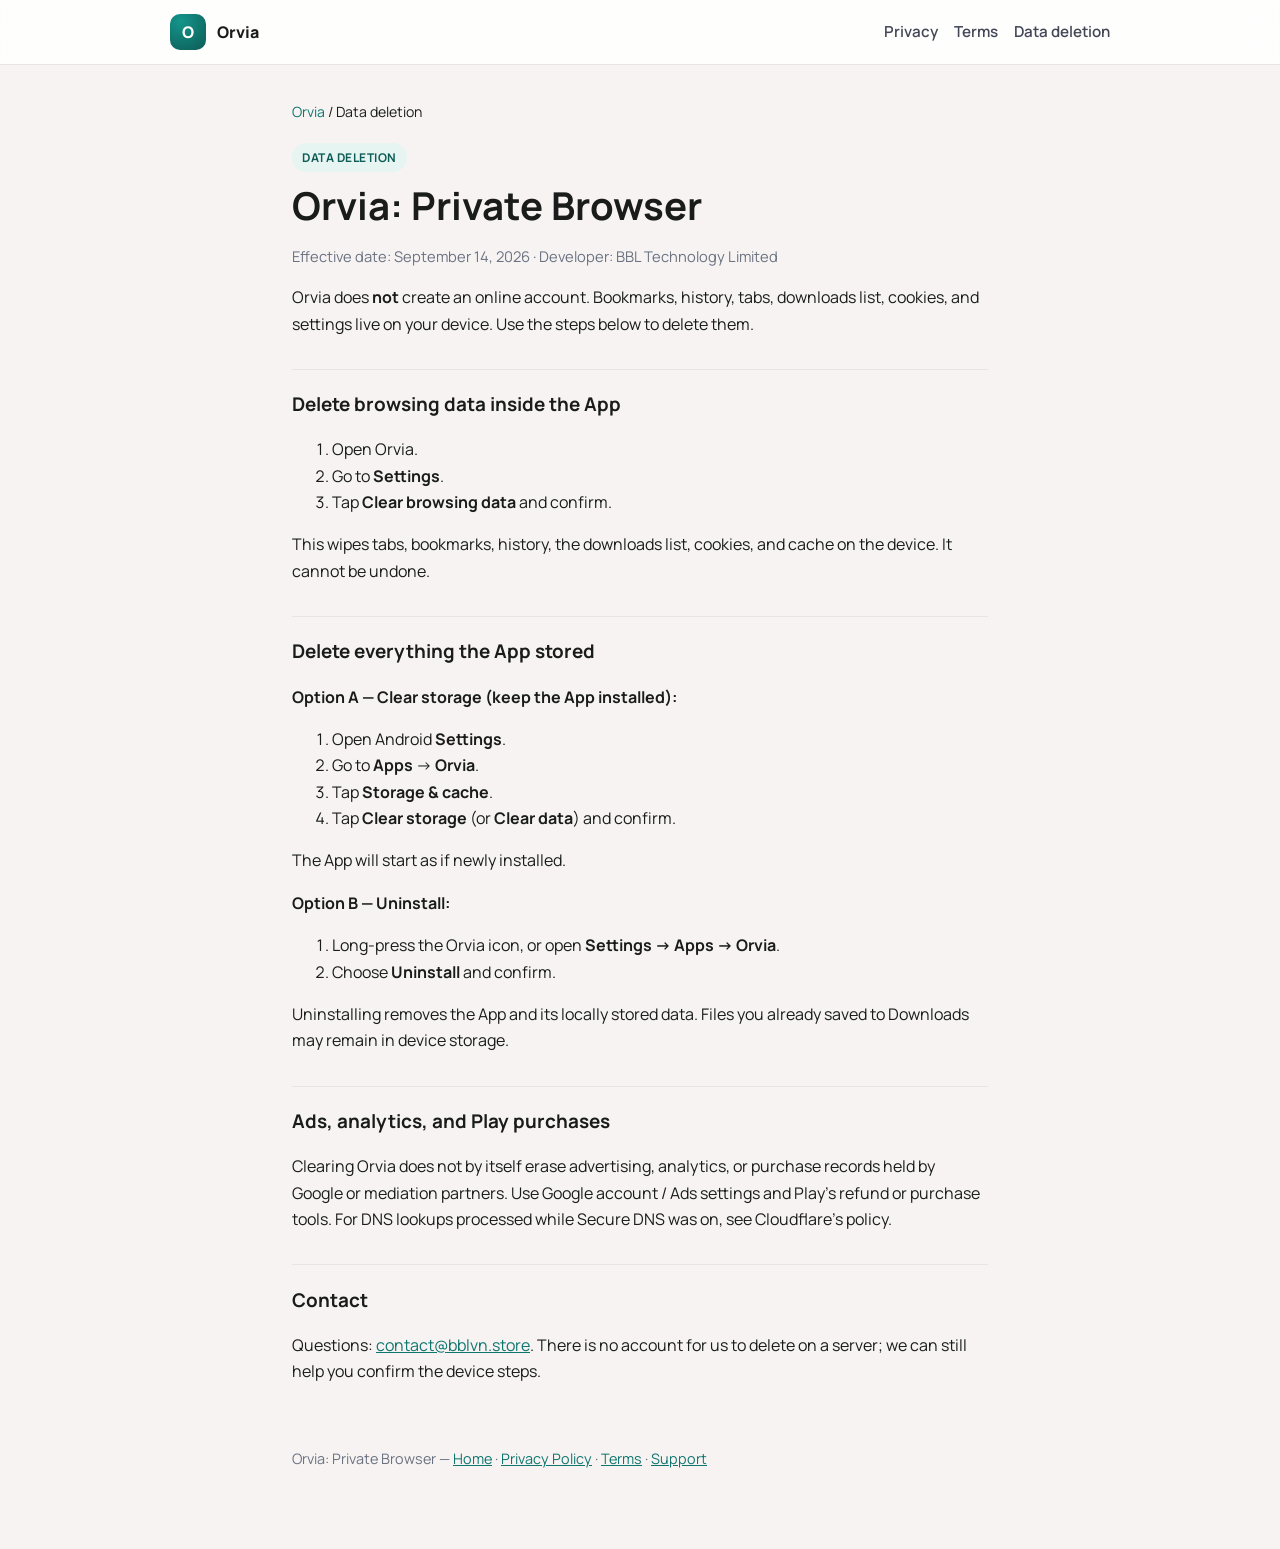
==== delete-account/index.html @ ff57d363 "Publish Orvia Play Store legal site. Static Privacy, Terms, Support, and data-deletion pages for Git" ====
<!doctype html>
<html lang="en">
<head>
  <meta charset="utf-8">
  <meta name="viewport" content="width=device-width, initial-scale=1">
  <title>Data deletion — Orvia: Private Browser</title>
  <meta name="description" content="How to delete browsing data stored by Orvia: Private Browser. The app has no user accounts.">
  <link rel="preconnect" href="https://fonts.googleapis.com">
  <link rel="preconnect" href="https://fonts.gstatic.com" crossorigin>
  <link href="https://fonts.googleapis.com/css2?family=Manrope:wght@500;600;700;800&display=swap" rel="stylesheet">
  <link rel="stylesheet" href="../assets/css/style.css">
</head>
<body>
  <nav class="nav">
    <div class="nav-inner">
      <a class="brand" href="../"><span class="mark">O</span> Orvia</a>
      <div class="nav-links">
        <a href="../privacy/">Privacy</a>
        <a href="../terms/">Terms</a>
        <a href="../delete-account/">Data deletion</a>
      </div>
    </div>
  </nav>

  <main class="doc">
    <nav class="crumbs"><a href="../">Orvia</a> / Data deletion</nav>
    <span class="badge">Data deletion</span>
    <h1>Orvia: Private Browser</h1>
    <p class="meta">Effective date: September 14, 2026 · Developer: BBL Technology Limited</p>

    <p>Orvia does <strong>not</strong> create an online account. Bookmarks, history, tabs, downloads list, cookies, and settings live on your device. Use the steps below to delete them.</p>

    <h2>Delete browsing data inside the App</h2>
    <ol>
      <li>Open Orvia.</li>
      <li>Go to <strong>Settings</strong>.</li>
      <li>Tap <strong>Clear browsing data</strong> and confirm.</li>
    </ol>
    <p>This wipes tabs, bookmarks, history, the downloads list, cookies, and cache on the device. It cannot be undone.</p>

    <h2>Delete everything the App stored</h2>
    <p><strong>Option A — Clear storage (keep the App installed):</strong></p>
    <ol>
      <li>Open Android <strong>Settings</strong>.</li>
      <li>Go to <strong>Apps</strong> → <strong>Orvia</strong>.</li>
      <li>Tap <strong>Storage &amp; cache</strong>.</li>
      <li>Tap <strong>Clear storage</strong> (or <strong>Clear data</strong>) and confirm.</li>
    </ol>
    <p>The App will start as if newly installed.</p>
    <p><strong>Option B — Uninstall:</strong></p>
    <ol>
      <li>Long-press the Orvia icon, or open <strong>Settings → Apps → Orvia</strong>.</li>
      <li>Choose <strong>Uninstall</strong> and confirm.</li>
    </ol>
    <p>Uninstalling removes the App and its locally stored data. Files you already saved to Downloads may remain in device storage.</p>

    <h2>Ads, analytics, and Play purchases</h2>
    <p>Clearing Orvia does not by itself erase advertising, analytics, or purchase records held by Google or mediation partners. Use Google account / Ads settings and Play’s refund or purchase tools. For DNS lookups processed while Secure DNS was on, see Cloudflare’s policy.</p>

    <h2>Contact</h2>
    <p>Questions: <a href="mailto:contact@bblvn.store">contact@bblvn.store</a>. There is no account for us to delete on a server; we can still help you confirm the device steps.</p>

    <footer style="background:transparent;border:0;padding:2rem 0 0">
      <p>Orvia: Private Browser — <a href="../">Home</a> · <a href="../privacy/">Privacy Policy</a> · <a href="../terms/">Terms</a> · <a href="../support/">Support</a></p>
    </footer>
  </main>
</body>
</html>
---- assets/css/style.css ----
:root {
  --teal: #0f766e;
  --teal-dark: #0d5c56;
  --teal-soft: #e6f4f2;
  --private: #7c6af7;
  --private-soft: #efeaff;
  --text: #1a1c1c;
  --text-2: #434656;
  --text-3: #6b7280;
  --bg: #f6f3f2;
  --card: #ffffff;
  --line: #e8e4e1;
  --radius: 16px;
  --shadow: 0 10px 30px rgba(15, 118, 110, 0.08);
}

* { box-sizing: border-box; }
html { scroll-behavior: smooth; }
body {
  margin: 0;
  font-family: Manrope, system-ui, -apple-system, Segoe UI, sans-serif;
  background: var(--bg);
  color: var(--text);
  line-height: 1.65;
}
a { color: var(--teal); }
img { max-width: 100%; }

.nav {
  position: sticky;
  top: 0;
  z-index: 20;
  background: rgba(255, 255, 255, 0.86);
  backdrop-filter: blur(12px);
  border-bottom: 1px solid var(--line);
}
.nav-inner, .wrap, .hero-inner, .footer-inner {
  max-width: 980px;
  margin: 0 auto;
  padding: 0 1.25rem;
}
.nav-inner {
  display: flex;
  align-items: center;
  justify-content: space-between;
  min-height: 64px;
  gap: 1rem;
}
.brand {
  display: flex;
  align-items: center;
  gap: .7rem;
  color: inherit;
  text-decoration: none;
  font-weight: 800;
}
.mark {
  width: 36px;
  height: 36px;
  border-radius: 10px;
  background: radial-gradient(circle at 30% 20%, #14958b, var(--teal-dark));
  color: #fff;
  display: grid;
  place-items: center;
  font-weight: 800;
  letter-spacing: -0.04em;
}
.nav-links {
  display: flex;
  gap: 1rem;
  flex-wrap: wrap;
}
.nav-links a {
  color: var(--text-2);
  text-decoration: none;
  font-weight: 600;
  font-size: .95rem;
}
.nav-links a:hover { color: var(--teal); }

.hero {
  background:
    radial-gradient(900px 420px at 85% -10%, rgba(124, 106, 247, 0.16), transparent 60%),
    radial-gradient(700px 380px at -10% 0%, rgba(15, 118, 110, 0.18), transparent 55%),
    #fff;
  border-bottom: 1px solid var(--line);
}
.hero-inner { padding: 3.2rem 1.25rem 3.5rem; }
.badge {
  display: inline-block;
  font-size: .75rem;
  letter-spacing: .04em;
  text-transform: uppercase;
  background: var(--teal-soft);
  color: var(--teal-dark);
  padding: .28rem .65rem;
  border-radius: 999px;
  font-weight: 700;
}
h1 { font-size: clamp(1.8rem, 3vw, 2.6rem); line-height: 1.2; margin: .7rem 0 .5rem; }
.lede { font-size: 1.08rem; color: var(--text-2); max-width: 40rem; }
.cta-row { display: flex; gap: .75rem; flex-wrap: wrap; margin-top: 1.5rem; }
.btn {
  display: inline-flex;
  align-items: center;
  justify-content: center;
  min-height: 48px;
  padding: .7rem 1.25rem;
  border-radius: 999px;
  text-decoration: none;
  font-weight: 700;
}
.btn-primary { background: linear-gradient(#0f766e, #0d5c56); color: #fff; }
.btn-ghost { background: #fff; color: var(--teal-dark); border: 1px solid var(--line); }

.section { padding: 2.6rem 0 3.2rem; }
.grid {
  display: grid;
  grid-template-columns: repeat(auto-fit, minmax(220px, 1fr));
  gap: 1rem;
}
.card {
  background: var(--card);
  border: 1px solid var(--line);
  border-radius: var(--radius);
  padding: 1.15rem 1.2rem;
  box-shadow: var(--shadow);
}
.card h3 { margin: 0 0 .4rem; font-size: 1.05rem; }
.card p { margin: 0; color: var(--text-2); font-size: .95rem; }
.legal-list a {
  display: block;
  padding: .85rem 0;
  border-bottom: 1px solid var(--line);
  text-decoration: none;
  color: inherit;
  font-weight: 700;
}
.legal-list a span { display: block; font-weight: 500; color: var(--text-3); font-size: .9rem; }

.doc { max-width: 46rem; margin: 0 auto; padding: 2.2rem 1.25rem 4rem; }
.crumbs { font-size: .88rem; margin-bottom: 1.2rem; }
.crumbs a { color: var(--teal); text-decoration: none; }
.meta { color: var(--text-3); font-size: .92rem; }
h2 {
  font-size: 1.18rem;
  margin-top: 2rem;
  padding-top: 1.2rem;
  border-top: 1px solid var(--line);
}
h3 { font-size: 1.02rem; margin-top: 1.2rem; }
table { width: 100%; border-collapse: collapse; margin: 1rem 0; font-size: .93rem; }
th, td { text-align: left; padding: .55rem .5rem; border-bottom: 1px solid var(--line); vertical-align: top; }
th { color: var(--text-2); }
.contact {
  background: var(--teal-soft);
  border-radius: 12px;
  padding: 1rem 1.15rem;
  margin: 1.1rem 0;
}
footer {
  border-top: 1px solid var(--line);
  background: #fff;
  padding: 1.6rem 0 2rem;
  color: var(--text-3);
  font-size: .9rem;
}
.footer-inner { display: flex; justify-content: space-between; gap: 1rem; flex-wrap: wrap; }
footer a { color: var(--teal); }

@media (prefers-color-scheme: dark) {
  :root {
    --text: #e8eeed;
    --text-2: #c5cdc9;
    --text-3: #9aa3a0;
    --bg: #101413;
    --card: #171c1b;
    --line: #2a3230;
    --teal-soft: #163835;
    --shadow: none;
  }
  .nav, .hero, footer { background: #141918; }
  .nav { background: rgba(20, 25, 24, 0.9); }
  .btn-ghost { background: #171c1b; color: #d7efeb; }
  .contact { background: #163835; }
}
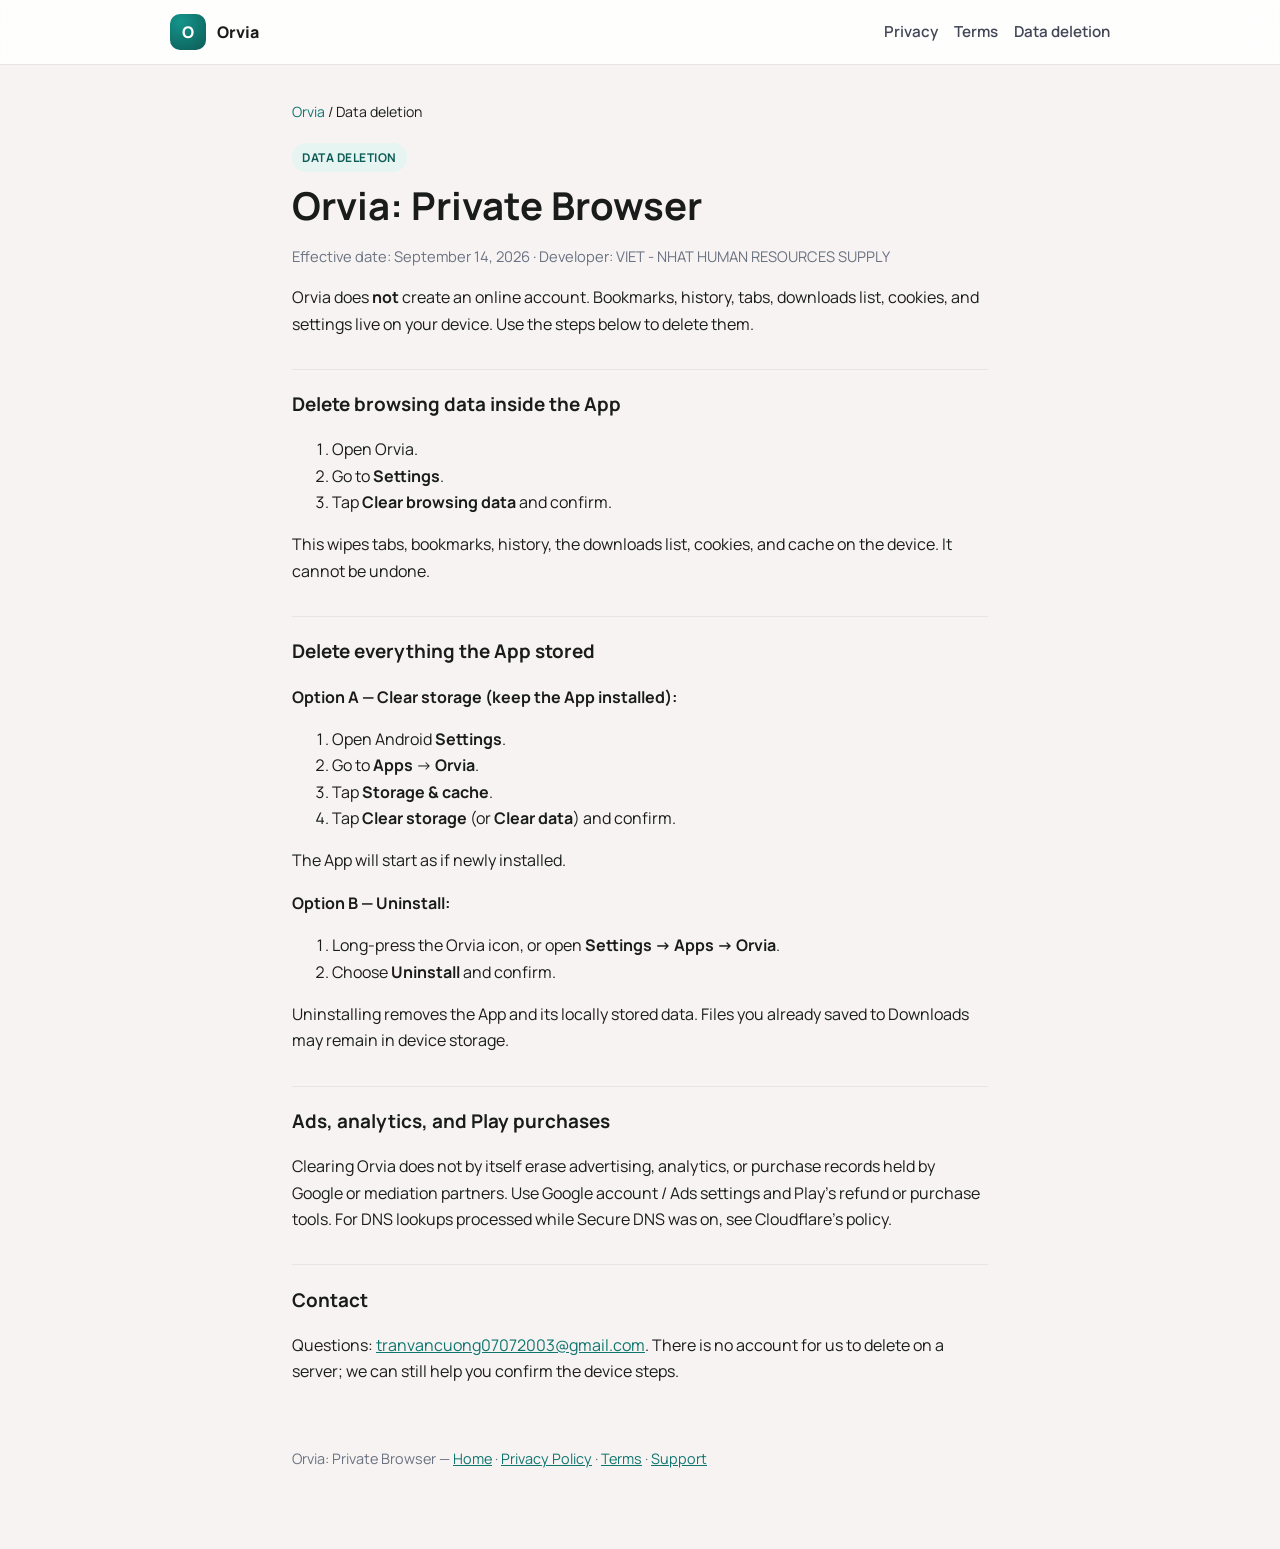
==== commit bb37a4b8: "Update publisher to VIET - NHAT HUMAN RESOURCES SUPPLY. Replace BBL contact details with the Play St" ====
--- a/delete-account/index.html
+++ b/delete-account/index.html
@@ -26,7 +26,7 @@
     <nav class="crumbs"><a href="../">Orvia</a> / Data deletion</nav>
     <span class="badge">Data deletion</span>
     <h1>Orvia: Private Browser</h1>
-    <p class="meta">Effective date: September 14, 2026 · Developer: BBL Technology Limited</p>
+    <p class="meta">Effective date: September 14, 2026 · Developer: VIET - NHAT HUMAN RESOURCES SUPPLY</p>
 
     <p>Orvia does <strong>not</strong> create an online account. Bookmarks, history, tabs, downloads list, cookies, and settings live on your device. Use the steps below to delete them.</p>
 
@@ -58,7 +58,7 @@
     <p>Clearing Orvia does not by itself erase advertising, analytics, or purchase records held by Google or mediation partners. Use Google account / Ads settings and Play’s refund or purchase tools. For DNS lookups processed while Secure DNS was on, see Cloudflare’s policy.</p>
 
     <h2>Contact</h2>
-    <p>Questions: <a href="mailto:contact@bblvn.store">contact@bblvn.store</a>. There is no account for us to delete on a server; we can still help you confirm the device steps.</p>
+    <p>Questions: <a href="mailto:tranvancuong07072003@gmail.com">tranvancuong07072003@gmail.com</a>. There is no account for us to delete on a server; we can still help you confirm the device steps.</p>
 
     <footer style="background:transparent;border:0;padding:2rem 0 0">
       <p>Orvia: Private Browser — <a href="../">Home</a> · <a href="../privacy/">Privacy Policy</a> · <a href="../terms/">Terms</a> · <a href="../support/">Support</a></p>
